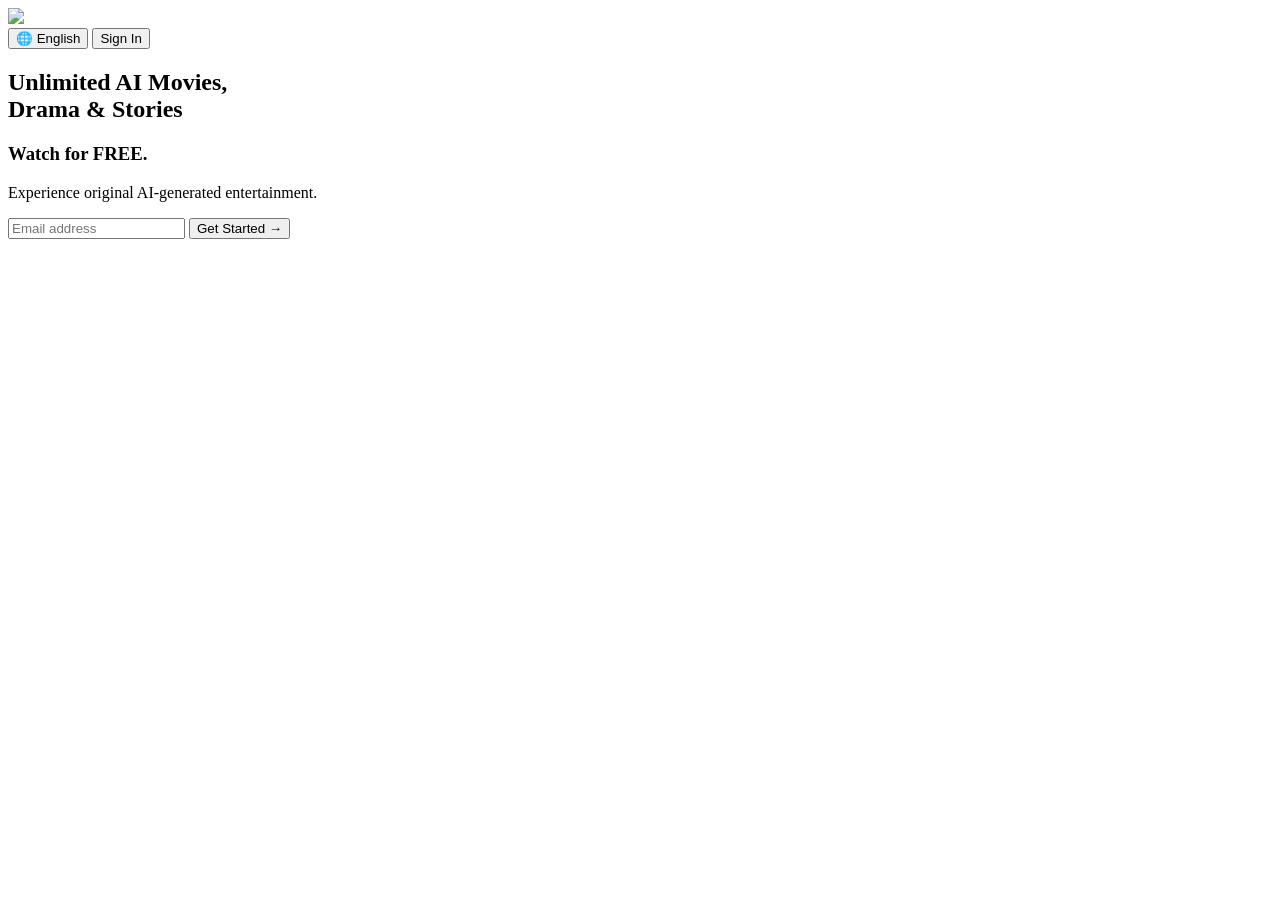
==== index.html @ 919221d0 "Add files via upload" ====
<!DOCTYPE html>
<html lang="en">

<head>

<meta charset="UTF-8">
<meta name="viewport" content="width=device-width, initial-scale=1.0">

<title>AdamManis AI Studio</title>

<link rel="stylesheet" href="css/style.css">

</head>

<body>

<div class="overlay"></div>

<header>

    <img src="assets/logo.jpg" class="logo">

    <div class="header-right">

        <button class="language">
            🌐 English
        </button>

        <button class="signin">
            Sign In
        </button>

    </div>

</header>

<section class="hero">

    <h1>
        Unlimited AI Movies,<br>
        Drama & Stories
    </h1>

    <h3>
        Watch for FREE.
    </h3>

    <p>
        Experience original AI-generated entertainment.
    </p>

    <div class="email-box">

        <input
        type="email"
        placeholder="Email address">

        <button>
            Get Started →
        </button>

    </div>

</section>

<script src="js/main.js"></script>

</body>
</html>
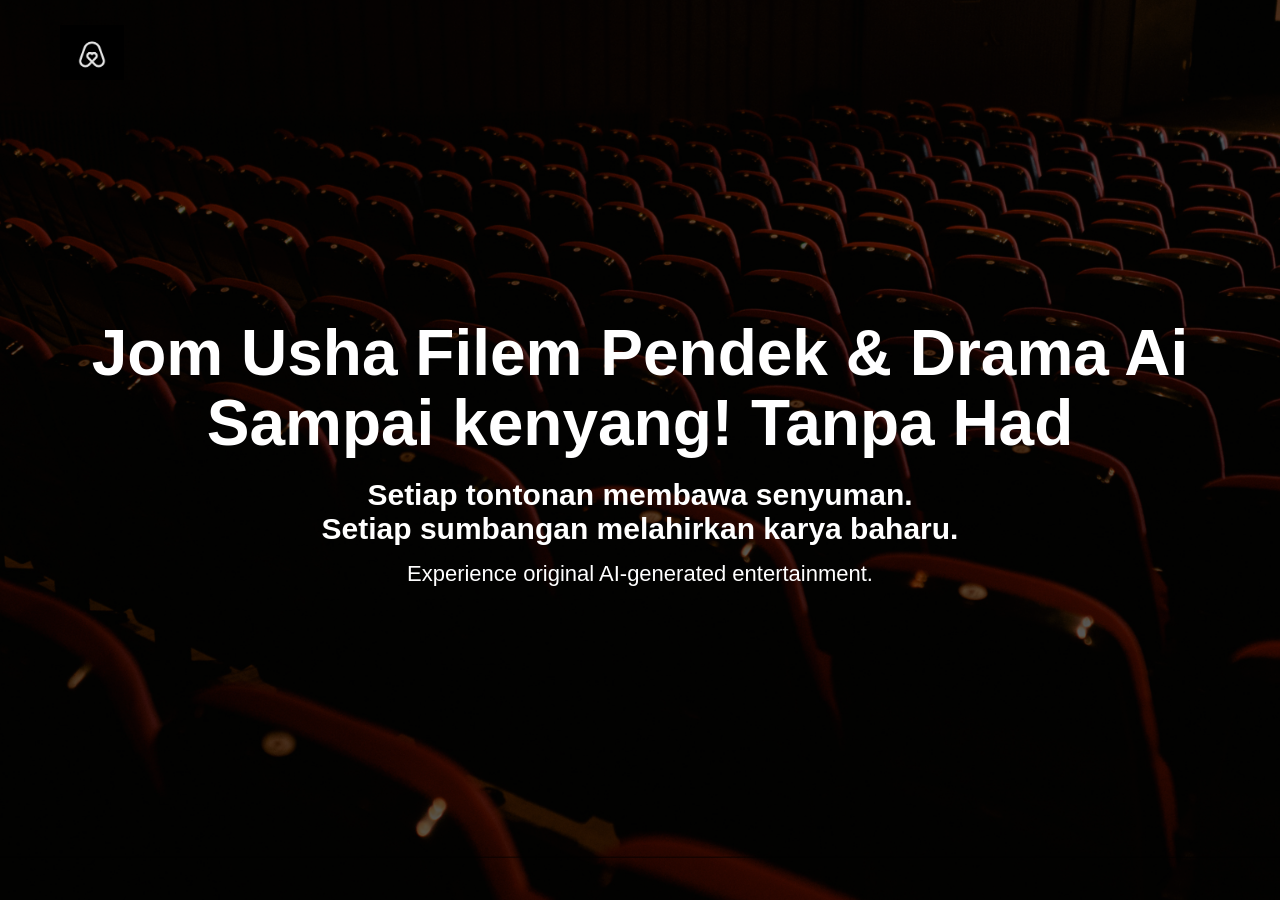
==== commit 27fc1176: "Add files via upload" ====
--- a/index.html
+++ b/index.html
@@ -20,7 +20,7 @@
 
     <img src="assets/logo.jpg" class="logo">
 
-    <div class="header-right">
+    <!-- <div class="header-right">
 
         <button class="language">
             🌐 English
@@ -30,26 +30,26 @@
             Sign In
         </button>
 
-    </div>
+    </div> -->
 
 </header>
 
 <section class="hero">
 
     <h1>
-        Unlimited AI Movies,<br>
-        Drama & Stories
+        Jom Usha Filem Pendek & Drama Ai<br>
+        Sampai kenyang! Tanpa Had 
     </h1>
 
     <h3>
-        Watch for FREE.
+        Setiap tontonan membawa senyuman. <br> Setiap sumbangan melahirkan karya baharu.
     </h3>
 
     <p>
         Experience original AI-generated entertainment.
     </p>
 
-    <div class="email-box">
+    <!-- <div class="email-box">
 
         <input
         type="email"
@@ -59,7 +59,7 @@
             Get Started →
         </button>
 
-    </div>
+    </div> -->
 
 </section>
 
--- a/css/style.css
+++ b/css/style.css
@@ -0,0 +1,207 @@
+*{
+
+margin:0;
+padding:0;
+box-sizing:border-box;
+
+font-family:Arial, Helvetica, sans-serif;
+
+}
+
+body{
+
+background:url("../assets/bgcinemaseats.png");
+
+background-size:cover;
+background-position:center;
+background-repeat:no-repeat;
+
+height:100vh;
+
+color:white;
+
+position:relative;
+
+overflow:hidden;
+
+}
+
+.overlay{
+
+position:absolute;
+
+top:0;
+left:0;
+
+width:100%;
+height:100%;
+
+background:rgba(0,0,0,.65);
+
+z-index:1;
+
+}
+
+header{
+
+position:relative;
+
+z-index:2;
+
+display:flex;
+
+justify-content:space-between;
+
+align-items:center;
+
+padding:25px 60px;
+
+}
+
+.logo{
+
+height:55px;
+
+}
+
+.header-right{
+
+display:flex;
+
+gap:15px;
+
+}
+
+.language{
+
+background:rgba(0,0,0,.5);
+
+border:1px solid white;
+
+color:white;
+
+padding:10px 18px;
+
+border-radius:5px;
+
+cursor:pointer;
+
+}
+
+.signin{
+
+background:#e50914;
+
+color:white;
+
+border:none;
+
+padding:10px 20px;
+
+border-radius:5px;
+
+font-weight:bold;
+
+cursor:pointer;
+
+}
+
+.hero{
+
+position:relative;
+
+z-index:2;
+
+display:flex;
+
+flex-direction:column;
+
+justify-content:center;
+
+align-items:center;
+
+height:80vh;
+
+text-align:center;
+
+padding:20px;
+
+}
+
+.hero h1{
+
+font-size:64px;
+
+font-weight:bold;
+
+line-height:1.1;
+
+margin-bottom:20px;
+
+}
+
+.hero h3{
+
+font-size:30px;
+
+margin-bottom:15px;
+
+}
+
+.hero p{
+
+font-size:22px;
+
+margin-bottom:25px;
+
+}
+
+.email-box{
+
+display:flex;
+
+gap:10px;
+
+}
+
+.email-box input{
+
+width:400px;
+
+padding:18px;
+
+font-size:18px;
+
+background:rgba(0,0,0,.6);
+
+border:1px solid grey;
+
+color:white;
+
+border-radius:4px;
+
+}
+
+.email-box button{
+
+background:#e50914;
+
+border:none;
+
+padding:18px 35px;
+
+font-size:22px;
+
+color:white;
+
+border-radius:4px;
+
+cursor:pointer;
+
+}
+
+.email-box button:hover{
+
+background:#f6121d;
+
+}
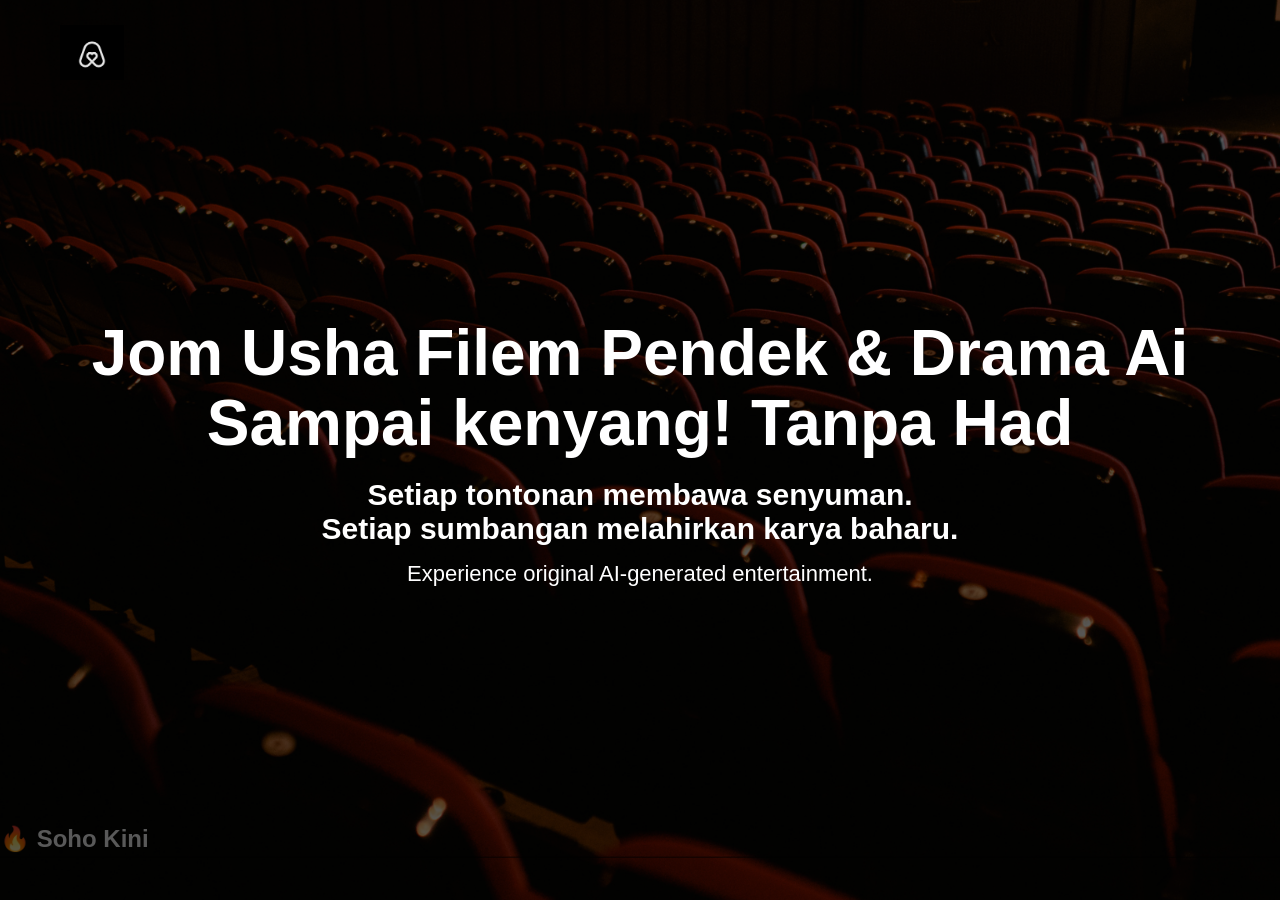
==== commit a4f28af5: "Add files via upload" ====
--- a/index.html
+++ b/index.html
@@ -63,7 +63,18 @@
 
 </section>
 
+<section class="section">
+    <h2>🔥 Soho Kini</h2>
+
+    <div class="carousel" id="carousel">
+      <!-- Movie akan inject dari JS -->
+    </div>
+</section>
+
 <script src="js/main.js"></script>
+
+
+
 
 </body>
 </html>
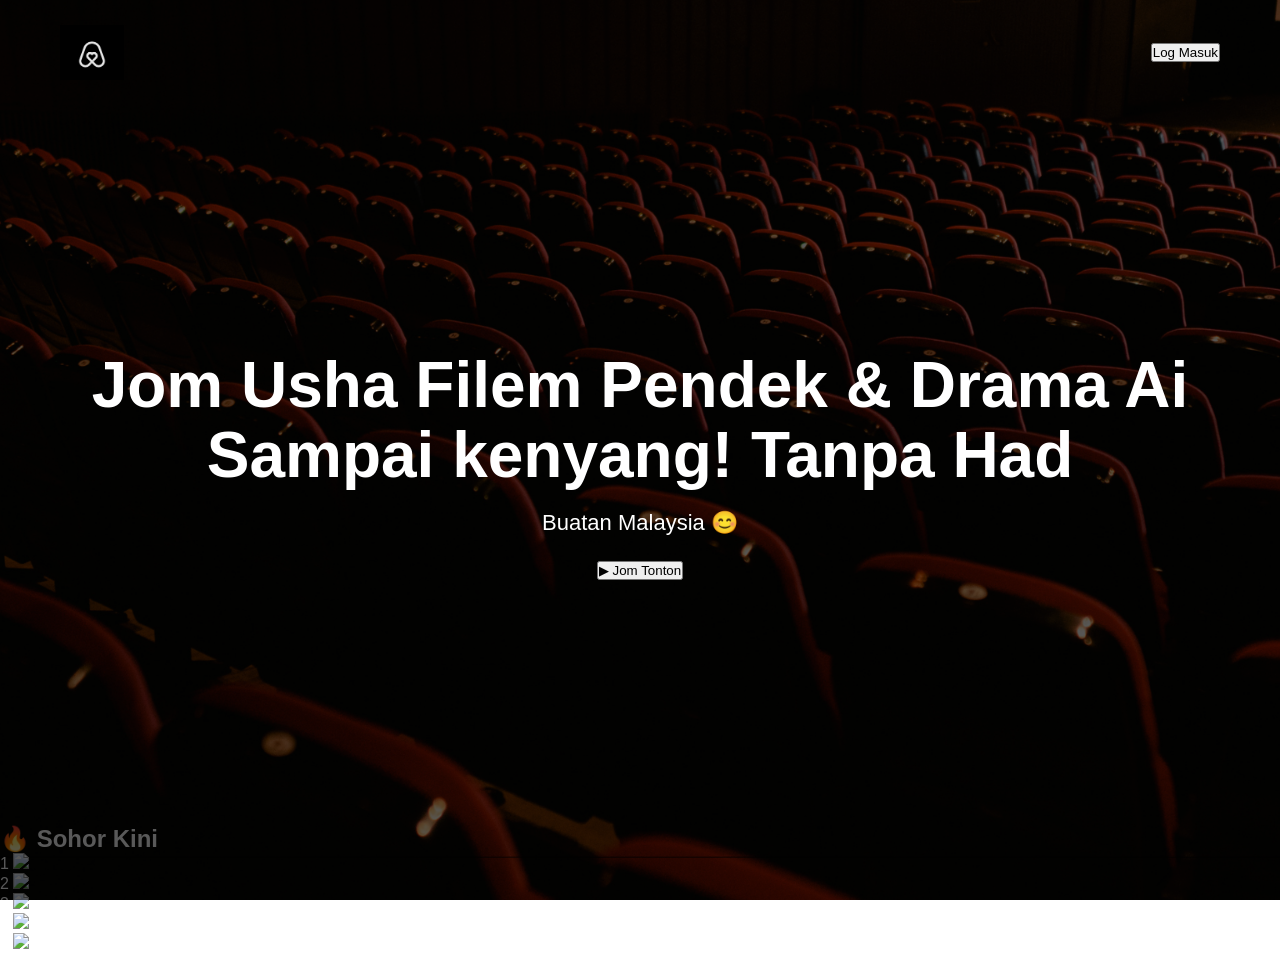
==== commit 62bb6946: "Add files via upload" ====
--- a/index.html
+++ b/index.html
@@ -1,5 +1,5 @@
 <!DOCTYPE html>
-<html lang="en">
+<html lang="ms">
 
 <head>
 
@@ -20,61 +20,99 @@
 
     <img src="assets/logo.jpg" class="logo">
 
-    <!-- <div class="header-right">
+    <nav>
 
-        <button class="language">
-            🌐 English
+        <button class="loginBtn">
+            Log Masuk
         </button>
 
-        <button class="signin">
-            Sign In
-        </button>
-
-    </div> -->
+    </nav>
 
 </header>
+
 
 <section class="hero">
 
     <h1>
+
         Jom Usha Filem Pendek & Drama Ai<br>
-        Sampai kenyang! Tanpa Had 
+
+        Sampai kenyang! Tanpa Had
+
     </h1>
 
-    <h3>
-        Setiap tontonan membawa senyuman. <br> Setiap sumbangan melahirkan karya baharu.
-    </h3>
+    <p>
 
-    <p>
-        Experience original AI-generated entertainment.
+        Buatan Malaysia 😊
+
     </p>
 
-    <!-- <div class="email-box">
+    <button id="watchBtn">
 
-        <input
-        type="email"
-        placeholder="Email address">
+        ▶ Jom Tonton
 
-        <button>
-            Get Started →
-        </button>
-
-    </div> -->
+    </button>
 
 </section>
 
-<section class="section">
-    <h2>🔥 Soho Kini</h2>
 
-    <div class="carousel" id="carousel">
-      <!-- Movie akan inject dari JS -->
-    </div>
+
+<section id="trending">
+
+<h2>
+
+🔥 Sohor Kini
+
+</h2>
+
+<div class="movieRow">
+
+<div class="movieCard">
+
+<span>1</span>
+
+<img src="posters/movie1.jpg">
+
+</div>
+
+<div class="movieCard">
+
+<span>2</span>
+
+<img src="posters/movie2.jpg">
+
+</div>
+
+<div class="movieCard">
+
+<span>3</span>
+
+<img src="posters/movie3.jpg">
+
+</div>
+
+<div class="movieCard">
+
+<span>4</span>
+
+<img src="posters/movie4.jpg">
+
+</div>
+
+<div class="movieCard">
+
+<span>5</span>
+
+<img src="posters/movie5.jpg">
+
+</div>
+
+</div>
+
 </section>
 
 <script src="js/main.js"></script>
 
+</body>
 
-
-
-</body>
 </html>
--- a/css/style.css
+++ b/css/style.css
@@ -204,4 +204,91 @@
 
 background:#f6121d;
 
-}+}
+
+
+
+
+
+/* SECTION */
+.section {
+  padding: 20px;
+}
+
+.section h2 {
+  margin-bottom: 15px;
+  font-size: 26px;
+}
+
+/* CAROUSEL */
+.carousel {
+  display: flex;
+  gap: 20px;
+  overflow-x: auto;
+  scroll-behavior: smooth;
+  padding-bottom: 20px;
+}
+
+.carousel::-webkit-scrollbar {
+  display: none;
+}
+
+/* CARD */
+.card {
+  position: relative;
+  min-width: 160px;
+  height: 240px;
+  border-radius: 12px;
+  overflow: visible;
+  transition: transform 0.3s ease;
+}
+
+.card img {
+  width: 100%;
+  height: 100%;
+  object-fit: cover;
+  border-radius: 12px;
+  position: relative;
+  z-index: 3;
+}
+
+/* HOVER EFFECT */
+.card:hover {
+  transform: scale(1.15);
+  z-index: 10;
+}
+
+/* 🔥 NETFLIX RANK STYLE */
+.rank {
+  position: absolute;
+  bottom: -30px;
+  left: -20px;
+
+  font-size: 140px;
+  font-weight: 900;
+
+  color: transparent;
+  -webkit-text-stroke: 4px white;
+
+  opacity: 0.9;
+  z-index: 2;
+}
+
+/* Glow effect */
+.card:hover .rank {
+  transform: scale(1.1);
+  transition: 0.3s;
+}
+
+/* Mobile responsive */
+@media (max-width: 600px) {
+  .card {
+    min-width: 120px;
+    height: 180px;
+  }
+
+  .rank {
+    font-size: 90px;
+  }
+}
+
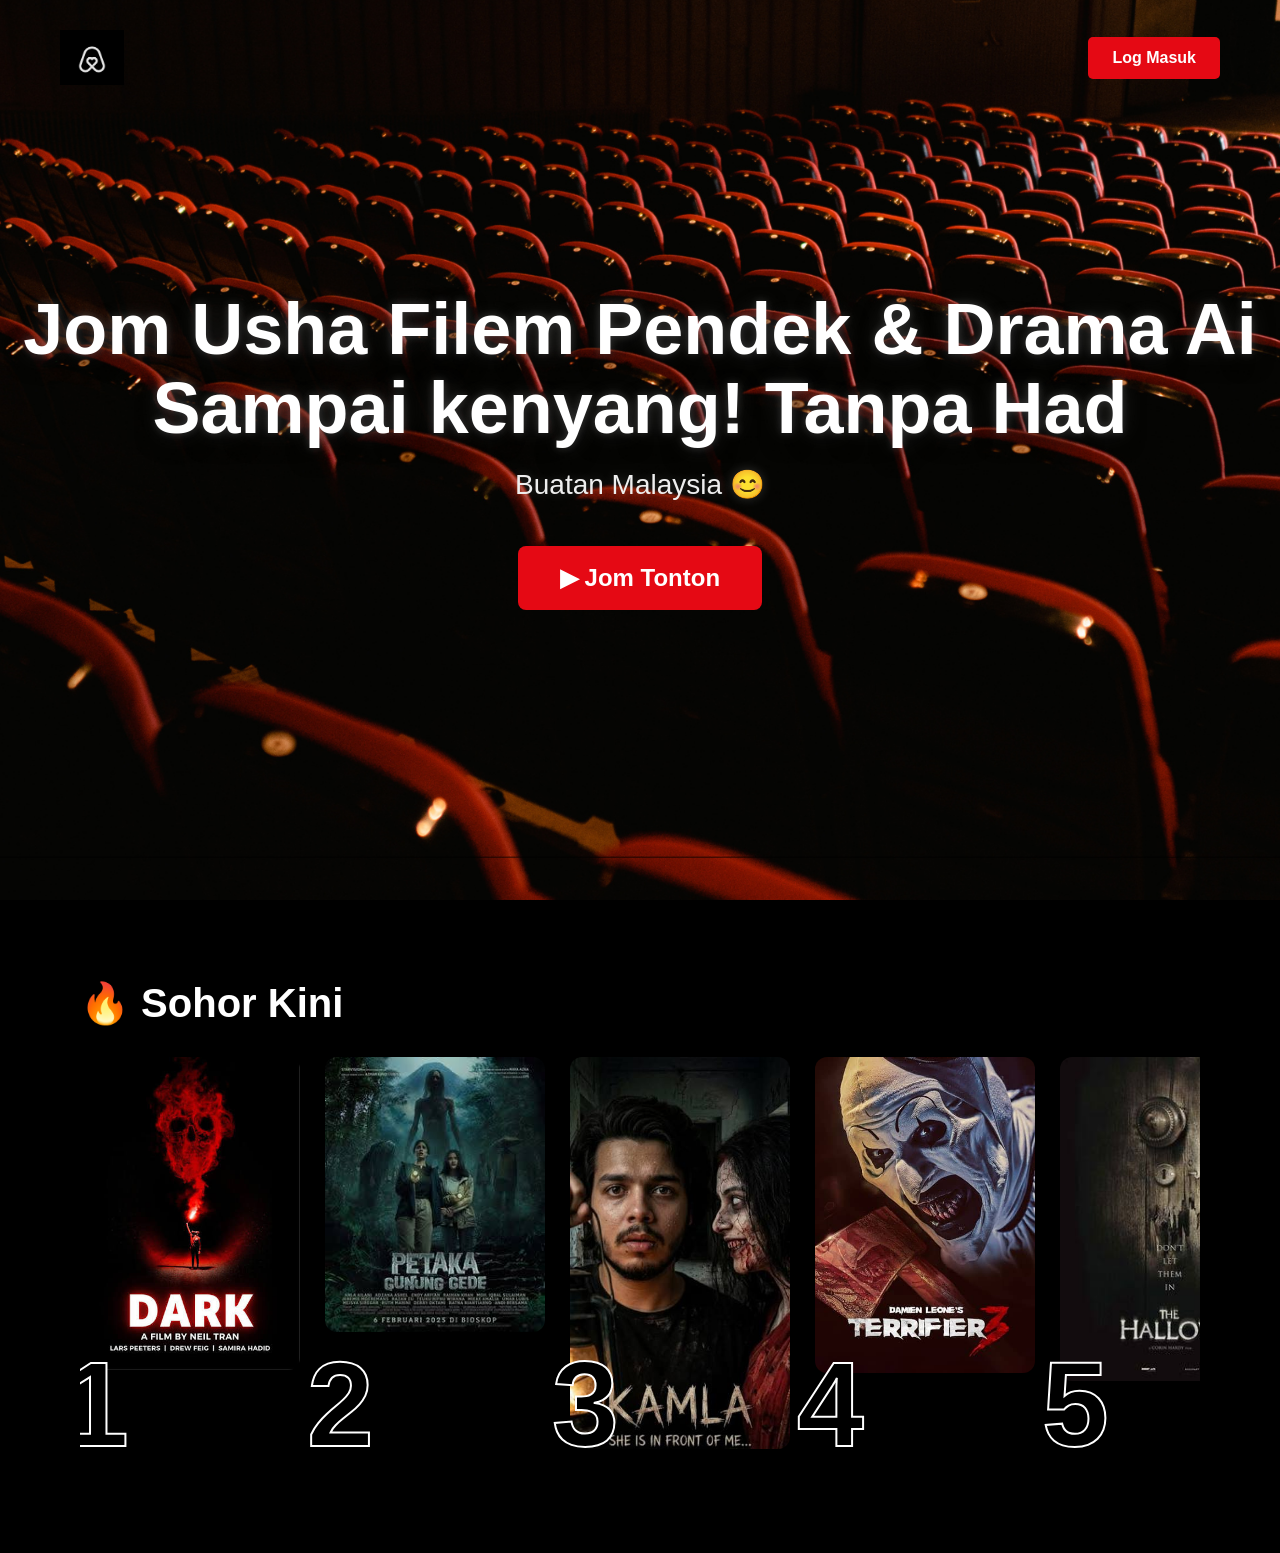
==== commit 5ded8f82: "Add files via upload" ====
--- a/index.html
+++ b/index.html
@@ -71,7 +71,7 @@
 
 <span>1</span>
 
-<img src="posters/movie1.jpg">
+<img src="posters/movie1.jpeg">
 
 </div>
 
@@ -79,7 +79,7 @@
 
 <span>2</span>
 
-<img src="posters/movie2.jpg">
+<img src="posters/movie2.jpeg">
 
 </div>
 
@@ -87,7 +87,7 @@
 
 <span>3</span>
 
-<img src="posters/movie3.jpg">
+<img src="posters/movie3.jpeg">
 
 </div>
 
@@ -95,7 +95,7 @@
 
 <span>4</span>
 
-<img src="posters/movie4.jpg">
+<img src="posters/movie4.jpeg">
 
 </div>
 
@@ -103,7 +103,7 @@
 
 <span>5</span>
 
-<img src="posters/movie5.jpg">
+<img src="posters/movie5.jpeg">
 
 </div>
 
--- a/css/style.css
+++ b/css/style.css
@@ -3,292 +3,279 @@
 margin:0;
 padding:0;
 box-sizing:border-box;
-
-font-family:Arial, Helvetica, sans-serif;
+font-family:Arial,Helvetica,sans-serif;
+
+}
+
+html{
+
+scroll-behavior:smooth;
 
 }
 
 body{
 
+background:#000;
+
+color:white;
+
+overflow-x:hidden;
+
+}
+
+
+/****************************/
+
+.hero{
+
+height:100vh;
+
 background:url("../assets/bgcinemaseats.png");
 
 background-size:cover;
+
 background-position:center;
-background-repeat:no-repeat;
-
-height:100vh;
+
+display:flex;
+
+flex-direction:column;
+
+justify-content:center;
+
+align-items:center;
+
+text-align:center;
+
+position:relative;
+
+}
+
+
+/****************************/
+
+.overlay{
+
+position:fixed;
+
+top:0;
+
+left:0;
+
+width:100%;
+
+height:100%;
+
+background:rgba(0,0,0,.60);
+
+pointer-events:none;
+
+z-index:0;
+
+}
+
+
+/****************************/
+
+header{
+
+position:absolute;
+
+top:0;
+
+left:0;
+
+width:100%;
+
+padding:30px 60px;
+
+display:flex;
+
+justify-content:space-between;
+
+align-items:center;
+
+z-index:5;
+
+}
+
+.logo{
+
+height:55px;
+
+}
+
+.loginBtn{
+
+background:#e50914;
+
+border:none;
+
+padding:12px 24px;
 
 color:white;
 
+font-size:16px;
+
+font-weight:bold;
+
+border-radius:5px;
+
+cursor:pointer;
+
+}
+
+
+/****************************/
+
+.hero h1{
+
+font-size:72px;
+
+font-weight:900;
+
+line-height:1.1;
+
+text-shadow:
+0 0 8px rgba(255,255,255,.18),
+0 0 25px rgba(255,255,255,.12),
+0 8px 20px rgba(0,0,0,.8);
+
+z-index:2;
+
+}
+
+.hero p{
+
+margin-top:20px;
+
+font-size:28px;
+
+color:#eee;
+
+text-shadow:0 0 12px rgba(255,255,255,.18);
+
+z-index:2;
+
+}
+
+
+/****************************/
+
+#watchBtn{
+
+margin-top:45px;
+
+background:#e50914;
+
+color:white;
+
+font-size:24px;
+
+font-weight:bold;
+
+padding:18px 42px;
+
+border:none;
+
+border-radius:8px;
+
+cursor:pointer;
+
+transition:.35s;
+
+z-index:2;
+
+}
+
+#watchBtn:hover{
+
+transform:scale(1.08);
+
+box-shadow:
+0 0 25px #ff0000,
+0 0 60px rgba(255,0,0,.5);
+
+}
+
+
+/****************************/
+
+#trending{
+
+padding:80px;
+
+background:#000;
+
+}
+
+#trending h2{
+
+font-size:40px;
+
+margin-bottom:30px;
+
+}
+
+
+.movieRow{
+
+display:flex;
+
+gap:25px;
+
+overflow-x:auto;
+
+padding-bottom:20px;
+
+}
+
+
+.movieCard{
+
 position:relative;
 
-overflow:hidden;
-
-}
-
-.overlay{
+min-width:220px;
+
+transition:.35s;
+
+}
+
+
+.movieCard img{
+
+width:220px;
+
+border-radius:12px;
+
+}
+
+
+.movieCard span{
 
 position:absolute;
 
-top:0;
-left:0;
-
-width:100%;
-height:100%;
-
-background:rgba(0,0,0,.65);
-
-z-index:1;
-
-}
-
-header{
-
-position:relative;
-
-z-index:2;
-
-display:flex;
-
-justify-content:space-between;
-
-align-items:center;
-
-padding:25px 60px;
-
-}
-
-.logo{
-
-height:55px;
-
-}
-
-.header-right{
-
-display:flex;
-
-gap:15px;
-
-}
-
-.language{
-
-background:rgba(0,0,0,.5);
-
-border:1px solid white;
-
-color:white;
-
-padding:10px 18px;
-
-border-radius:5px;
-
-cursor:pointer;
-
-}
-
-.signin{
-
-background:#e50914;
-
-color:white;
-
-border:none;
-
-padding:10px 20px;
-
-border-radius:5px;
-
-font-weight:bold;
-
-cursor:pointer;
-
-}
-
-.hero{
-
-position:relative;
-
-z-index:2;
-
-display:flex;
-
-flex-direction:column;
-
-justify-content:center;
-
-align-items:center;
-
-height:80vh;
-
-text-align:center;
-
-padding:20px;
-
-}
-
-.hero h1{
-
-font-size:64px;
-
-font-weight:bold;
-
-line-height:1.1;
-
-margin-bottom:20px;
-
-}
-
-.hero h3{
-
-font-size:30px;
-
-margin-bottom:15px;
-
-}
-
-.hero p{
-
-font-size:22px;
-
-margin-bottom:25px;
-
-}
-
-.email-box{
-
-display:flex;
-
-gap:10px;
-
-}
-
-.email-box input{
-
-width:400px;
-
-padding:18px;
-
-font-size:18px;
-
-background:rgba(0,0,0,.6);
-
-border:1px solid grey;
-
-color:white;
-
-border-radius:4px;
-
-}
-
-.email-box button{
-
-background:#e50914;
-
-border:none;
-
-padding:18px 35px;
-
-font-size:22px;
-
-color:white;
-
-border-radius:4px;
-
-cursor:pointer;
-
-}
-
-.email-box button:hover{
-
-background:#f6121d;
-
-}
-
-
-
-
-
-/* SECTION */
-.section {
-  padding: 20px;
-}
-
-.section h2 {
-  margin-bottom: 15px;
-  font-size: 26px;
-}
-
-/* CAROUSEL */
-.carousel {
-  display: flex;
-  gap: 20px;
-  overflow-x: auto;
-  scroll-behavior: smooth;
-  padding-bottom: 20px;
-}
-
-.carousel::-webkit-scrollbar {
-  display: none;
-}
-
-/* CARD */
-.card {
-  position: relative;
-  min-width: 160px;
-  height: 240px;
-  border-radius: 12px;
-  overflow: visible;
-  transition: transform 0.3s ease;
-}
-
-.card img {
-  width: 100%;
-  height: 100%;
-  object-fit: cover;
-  border-radius: 12px;
-  position: relative;
-  z-index: 3;
-}
-
-/* HOVER EFFECT */
-.card:hover {
-  transform: scale(1.15);
-  z-index: 10;
-}
-
-/* 🔥 NETFLIX RANK STYLE */
-.rank {
-  position: absolute;
-  bottom: -30px;
-  left: -20px;
-
-  font-size: 140px;
-  font-weight: 900;
-
-  color: transparent;
-  -webkit-text-stroke: 4px white;
-
-  opacity: 0.9;
-  z-index: 2;
-}
-
-/* Glow effect */
-.card:hover .rank {
-  transform: scale(1.1);
-  transition: 0.3s;
-}
-
-/* Mobile responsive */
-@media (max-width: 600px) {
-  .card {
-    min-width: 120px;
-    height: 180px;
-  }
-
-  .rank {
-    font-size: 90px;
-  }
-}
-
+left:-18px;
+
+bottom:-20px;
+
+font-size:120px;
+
+font-weight:900;
+
+color:black;
+
+-webkit-text-stroke:2px white;
+
+z-index:3;
+
+}
+
+
+.movieCard:hover{
+
+transform:translateY(-10px) scale(1.08);
+
+box-shadow:
+0 0 35px rgba(255,255,255,.25);
+
+}
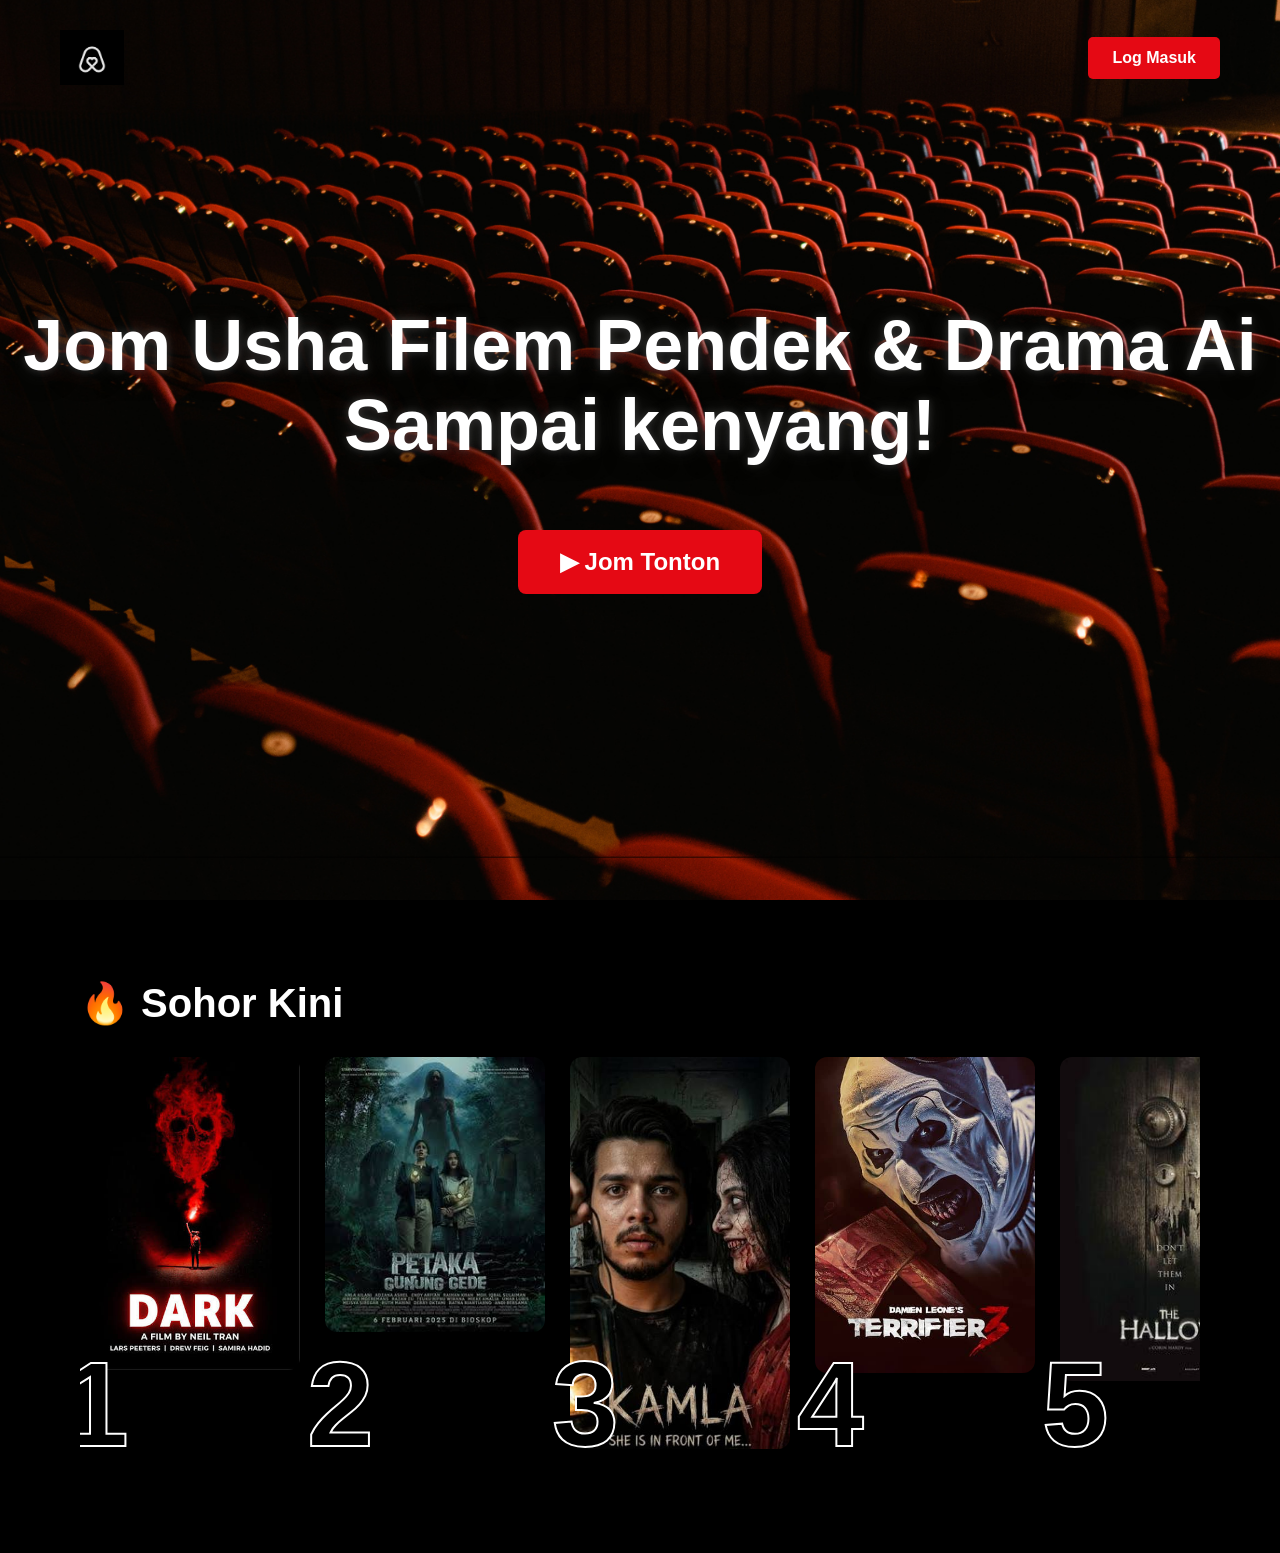
==== commit 3fc42064: "Add files via upload" ====
--- a/index.html
+++ b/index.html
@@ -37,13 +37,13 @@
 
         Jom Usha Filem Pendek & Drama Ai<br>
 
-        Sampai kenyang! Tanpa Had
+        Sampai kenyang!
 
     </h1>
 
     <p>
 
-        Buatan Malaysia 😊
+        
 
     </p>
 
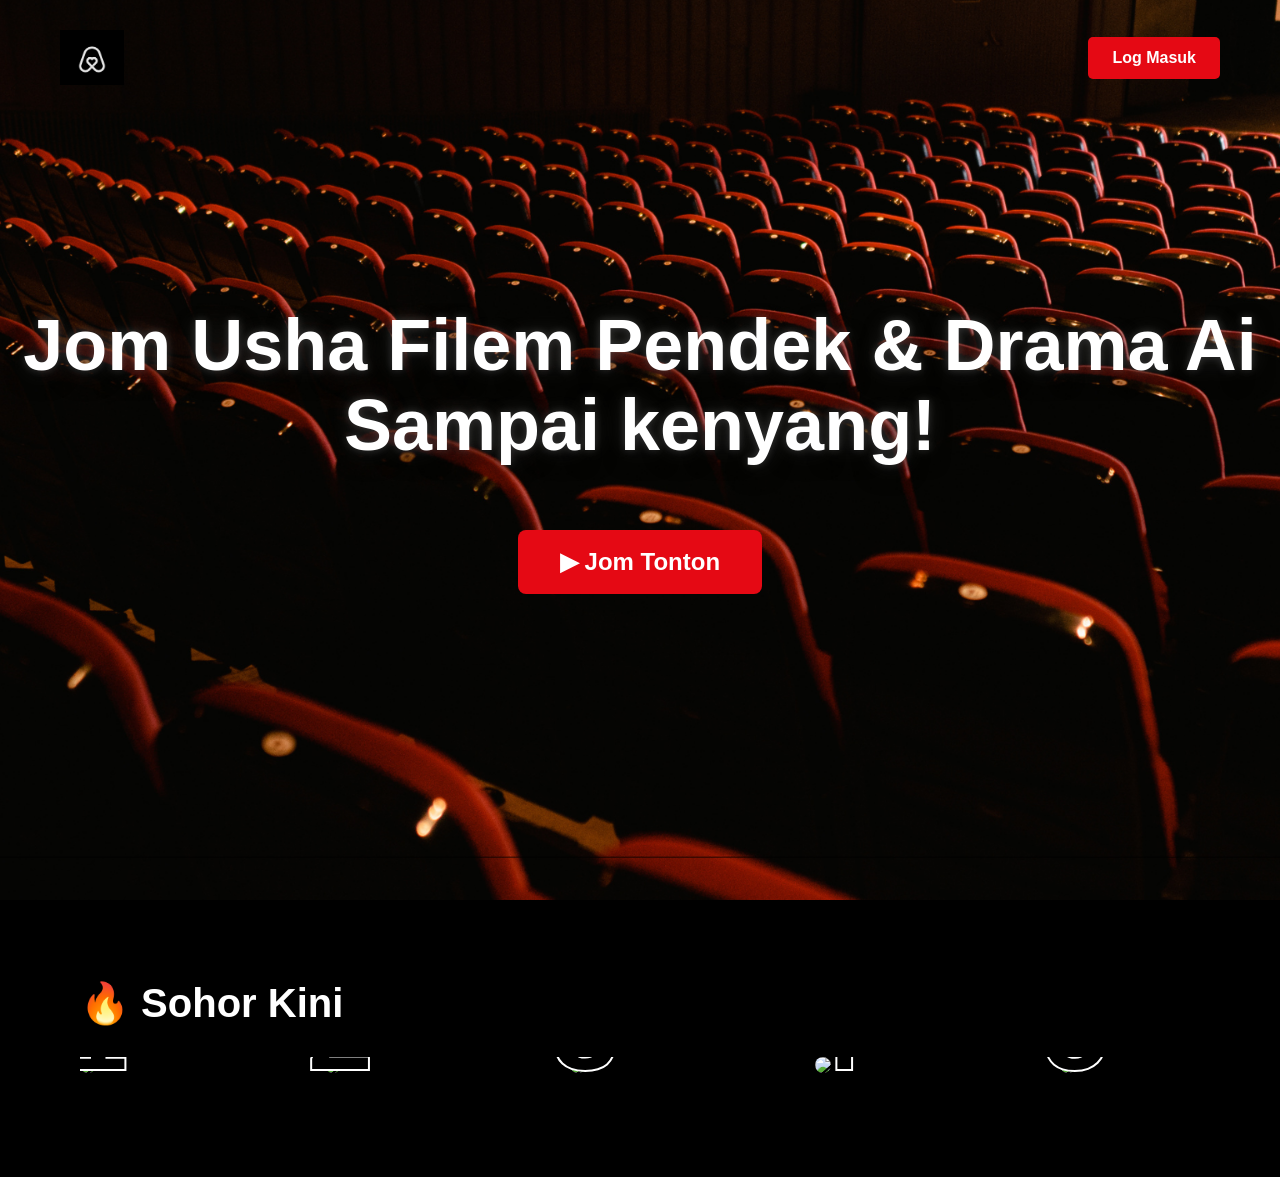
==== commit e2705d0a: "Add files via upload" ====
--- a/index.html
+++ b/index.html
@@ -67,19 +67,19 @@
 
 <div class="movieRow">
 
-<div class="movieCard">
+<a href="movies/movie1.html" class="movieCard">
 
-<span>1</span>
+    <span>1</span>
 
-<img src="posters/movie1.jpeg">
+    <img src="posters/movie1.png">
 
-</div>
+</a>
 
 <div class="movieCard">
 
 <span>2</span>
 
-<img src="posters/movie2.jpeg">
+<img src="posters/movie2.png">
 
 </div>
 
@@ -87,7 +87,7 @@
 
 <span>3</span>
 
-<img src="posters/movie3.jpeg">
+<img src="posters/movie3.png">
 
 </div>
 
@@ -95,7 +95,7 @@
 
 <span>4</span>
 
-<img src="posters/movie4.jpeg">
+<img src="posters/movie4.png">
 
 </div>
 
@@ -103,7 +103,7 @@
 
 <span>5</span>
 
-<img src="posters/movie5.jpeg">
+<img src="posters/movie5.png">
 
 </div>
 
